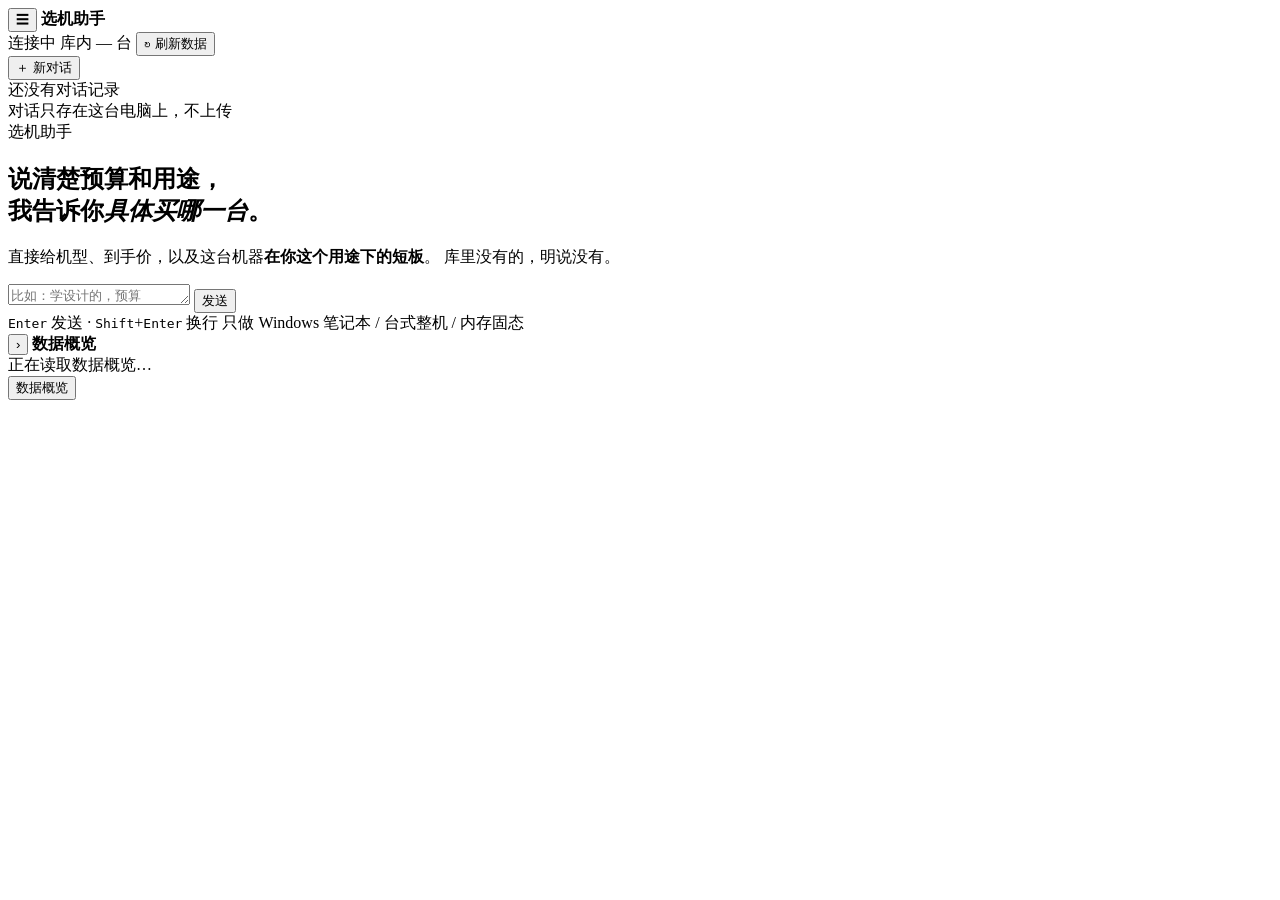
==== tools/agent/index.html @ 19ab17b5 "feat(ui): 会话管理（新对话 / 历史记录 / 切换 / 删除） ## 用户反馈  「像开启新对话，或者对话记录等是不完善的，openwebui那些就很完善」  ## 做了什么  新增 sta" ====
<!DOCTYPE html>
<html lang="zh-CN">
<head>
<meta charset="UTF-8">
<meta name="viewport" content="width=device-width,initial-scale=1">
<title>选机助手 · 说出预算和用途，告诉你买哪台</title>

<!-- ══════════════════════════════════════════════════════════════
     文件组织（手册第 2 节）
     ────────────────────────────────────────────────────────────
     原来 index.html 有 1660 行（CSS 702 + HTML 90 + JS 856），
     全内联。问题：
       · 编辑器卡顿（无语法高亮）
       · 无法格式化（Prettier 对 <style>/<script> 内嵌支持差）
       · git diff 不可读（改一行 CSS，整个文件都变）
       · CSS 有 2 个 :root、68 处硬编码颜色（绕过了设计系统）

     现在拆成三个文件：
       index.html   ← 只有结构（本文件，约 100 行）
       style.css    ← 全部样式（设计系统在 :root）
       app.js       ← 全部逻辑（统一状态对象 S）
       refresh.js   ← 刷新功能（独立 IIFE）

     好处：浏览器可缓存 CSS/JS，编辑器完全支持高亮。
     ══════════════════════════════════════════════════════════════ -->

<link rel="stylesheet" href="/static/style.css">
</head>
<body>

<header class="top">
  <div class="brand">
    <!-- 🔴 2026-11-26 新增：左侧栏开关（移动端用，桌面端常驻） -->
    <button id="sideBtn" class="side-btn" title="对话记录" aria-label="对话记录">☰</button>
    <span class="mark"></span><b>选机助手</b>
  </div>
  <div class="stat">
    <span class="live"><i class="dot" id="dot"></i><span id="stx">连接中</span></span>
    <!-- 🔴 2026-11-26 减法（用户要求）：
         去掉了「数据快照 2026-11-02」。
         这个日期对用户没意义 —— 他关心的是"现在买哪台"，
         不是"你的数据是哪天抓的"。真正需要日期时，
         回答里的价格口径那句已经说了（「这个价是平台标价快照」）。
         元素 id="asof" 删了，app.js 的 set() 有空值保护，不会报错。 -->
    <span class="sep"></span>
    <span id="pool">库内 — 台</span>
    <span class="sep"></span>
    <button id="rfBtn" class="rf" title="重新抓取数据并交叉验证">↻ 刷新数据</button>
    <span id="rfMsg" class="rf-msg"></span>
  </div>
</header>

<!-- ══════════════════════════════════════════════════════════════════
     🔴 2026-11-26 新增：左侧会话栏（仿 open-webui）

     用户反馈：「开启新对话，或者对话记录等是不完善的，openwebui那些就很完善」

     结构：
       · 顶部「新对话」按钮
       · 中间会话列表（sessions.js 渲染）
       · 底部提示（对话只存本地，不上传）

     为什么放最左边而不是复用右侧「数据概览」：
       两者是不同的东西 —— 左边是「我和系统聊过什么」（历史），
       右边是「库里的数据长什么样」（现状）。
       混在一栏会让用户分不清"这是在说我的对话还是说数据"。
     ══════════════════════════════════════════════════════════════════ -->
<aside class="side" id="side">
  <div class="side-top">
    <button id="newChat" class="new-chat">
      <span>＋</span> 新对话
    </button>
  </div>
  <div class="sess-list" id="sessList">
    <div class="sess-empty">还没有对话记录</div>
  </div>
  <div class="side-foot">
    对话只存在这台电脑上，不上传
  </div>
</aside>
<div class="side-mask" id="sideMask"></div>

<!-- 刷新面板：选粒度 → 跑 → 看进度 → 看交叉验证结果 -->
<div id="rfPanel" class="rf-panel" hidden>
  <div class="rf-h"><b>刷新数据</b><button id="rfClose" class="rf-x" title="关闭">✕</button></div>
  <div class="rf-body">
    <div id="rfChoices"></div>
    <div id="rfProg" class="rf-prog" hidden>
      <div class="rf-bar"><i id="rfBar"></i></div>
      <div id="rfCur" class="rf-cur"></div>
    </div>
    <div id="rfSteps" class="rf-steps"></div>
    <div id="rfCross" class="rf-cross"></div>
  </div>
</div>

<main class="app" id="app">
  <section class="chat">
    <div class="stream" id="stream">
      <div class="hero" id="hero">
        <div class="eyebrow">选机助手</div>
        <h1>说清楚预算和用途，<br>我告诉你<em>具体买哪一台</em>。</h1>
        <p class="lede">
          直接给机型、到手价，以及这台机器<b>在你这个用途下的短板</b>。
          库里没有的，明说没有。
        </p>

        <!-- 🔴 2026-11-26 减法：删掉了原来的「四宫格数字」和「审计横幅」。
             原因（用户原话）：「你想表达很多严谨性，但是没必要展示给用户看」
             这四块是给开发/评审看的（可推荐机型 239 / 有跑分实测 162…），
             用户打开首页只想说需求，不想先读一份数据报告。
             数字本身没删 —— 侧边栏「数据概览」里还能看到。 -->

        <div class="acts" id="acts"></div>

        <!-- 🔴 减法：原来这里还有一段 scope 口径长文 +「展开口径说明」按钮。
             价格口径该在**回答里**说（已做成一行小字），不需要在首页先讲一遍
             方法论。删掉。 -->
      </div>
    </div>

    <div class="dock">
      <div class="chips" id="demoChips"></div>
      <div id="offlineSlot"></div>
      <div class="field">
        <textarea id="inp" rows="1" placeholder="比如：学设计的，预算 5100，要带去教室"></textarea>
        <button id="send">发送</button>
      </div>
      <div class="hint">
        <span><kbd>Enter</kbd> 发送 · <kbd>Shift</kbd>+<kbd>Enter</kbd> 换行</span>
        <span id="hintRight">只做 Windows 笔记本 / 台式整机 / 内存固态</span>
      </div>
    </div>
  </section>

  <aside class="rail" id="rail">
    <!-- 🔴 2026-11-26 重排（用户反馈）：
         「收起放在主对话和侧边栏交界会很好」——
         按钮从右侧挪到最左侧，正好落在两栏分界线上。
         同时从「收起 ⟩」三个字改成箭头图标，减轻视觉噪音。 -->
    <div class="rail-hd" id="railHd">
      <button id="railBtn" title="收起侧边栏" aria-label="收起侧边栏">›</button>
      <b>数据概览</b>
    </div>
    <div id="railBody">
      <div id="railNow" class="nowbox"></div>
      <div class="ov">
        <div class="cap">正在读取数据概览…</div>
      </div>
    </div>
  </aside>
</main>

<button id="railTab" title="展开数据概览">数据概览</button>

<div class="toast" id="toast"></div>

<script src="/static/app.js"></script>
<!-- 🔴 2026-11-26：会话管理。必须在 app.js 之后加载 ——
     它挂到 window.Sessions，而 app.js 的 window.WB.newSession 会调它；
     两者通过 window 交互，顺序反了会导致 Sessions 未定义。 -->
<script src="/static/sessions.js"></script>
<script src="/static/refresh.js"></script>
</body>
</html>
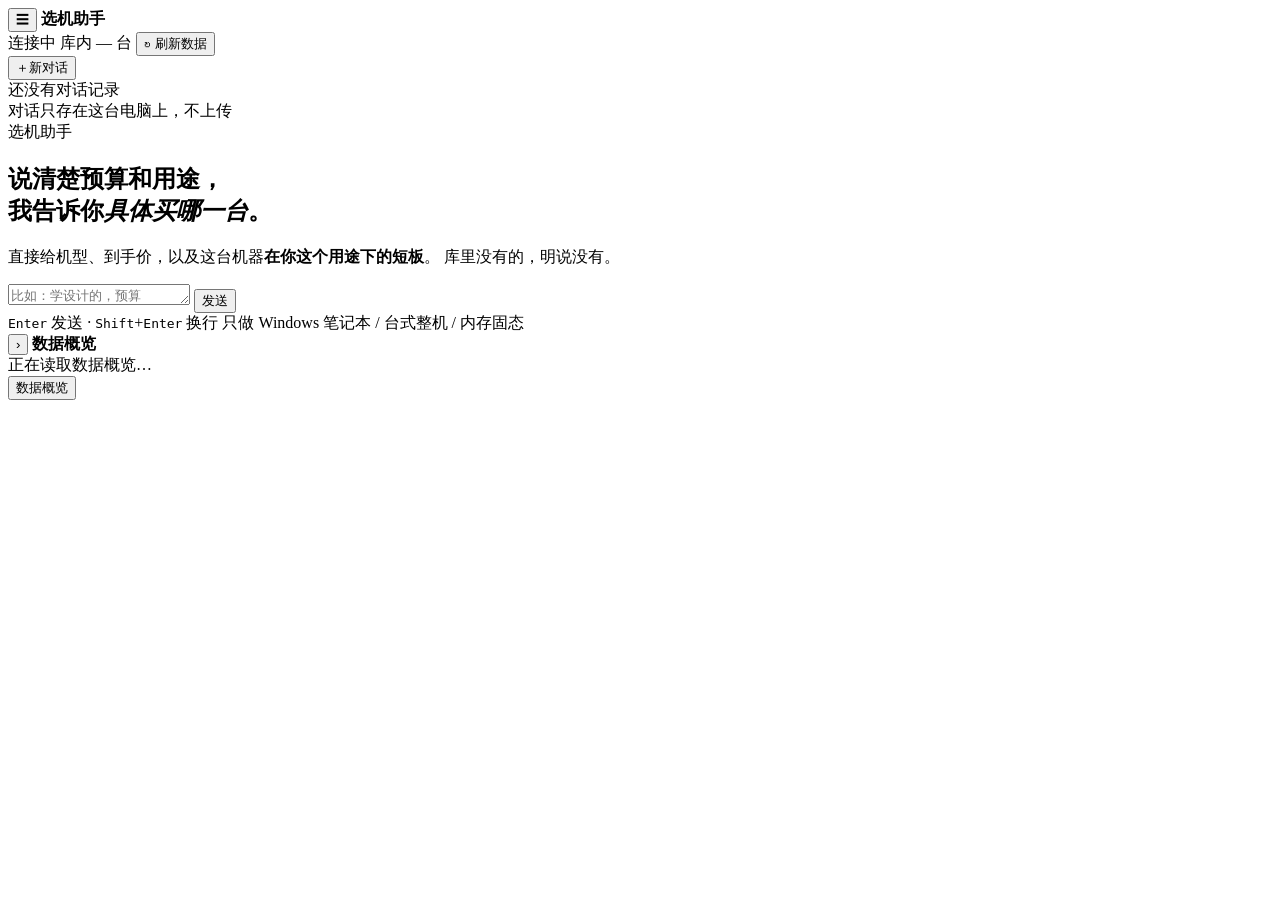
==== commit 0c1811f5: "fix(intent): 修 5 类 bug —— 准确率 85.3% → 92.0% + 修「新对话」按钮对齐 ## 起点  v7 训练完，模型裸准确率 86.0%，但规则否决后只有 72.7% （" ====
--- a/tools/agent/index.html
+++ b/tools/agent/index.html
@@ -68,7 +68,7 @@
 <aside class="side" id="side">
   <div class="side-top">
     <button id="newChat" class="new-chat">
-      <span>＋</span> 新对话
+      <span class="nc-plus">＋</span><span class="nc-text">新对话</span>
     </button>
   </div>
   <div class="sess-list" id="sessList">
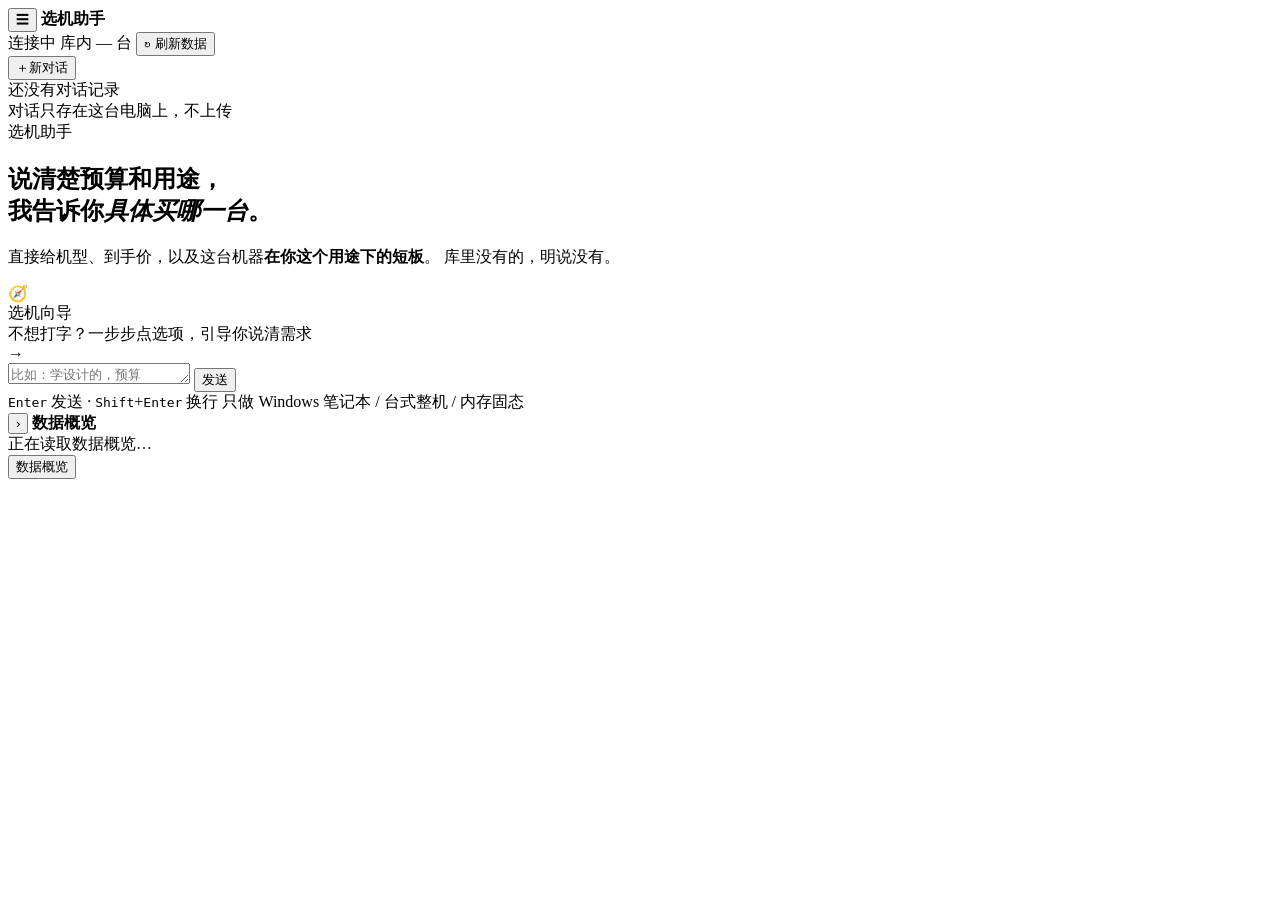
==== commit f3f83b7d: "feat(frontend): 对话页 ↔ 向导页互链 + 主色统一为向导风格 ## 用户反馈  ① 「跳到对话的话跳不回向导了」—— 对话页没有向导入口 ② 「向导的 ui 设计比对话好，统一一下风" ====
--- a/tools/agent/index.html
+++ b/tools/agent/index.html
@@ -113,6 +113,17 @@
 
         <div class="acts" id="acts"></div>
 
+        <!-- 🔴 2026-11-27 加向导入口：用户反馈「跳到对话就跳不回向导」。
+             两个模式互为入口。 -->
+        <div class="wizard-entry" onclick="location.href='/wizard.html'">
+          <div class="we-emoji">🧭</div>
+          <div class="we-main">
+            <div class="we-title">选机向导</div>
+            <div class="we-desc">不想打字？一步步点选项，引导你说清需求</div>
+          </div>
+          <div class="we-arrow">→</div>
+        </div>
+
         <!-- 🔴 减法：原来这里还有一段 scope 口径长文 +「展开口径说明」按钮。
              价格口径该在**回答里**说（已做成一行小字），不需要在首页先讲一遍
              方法论。删掉。 -->
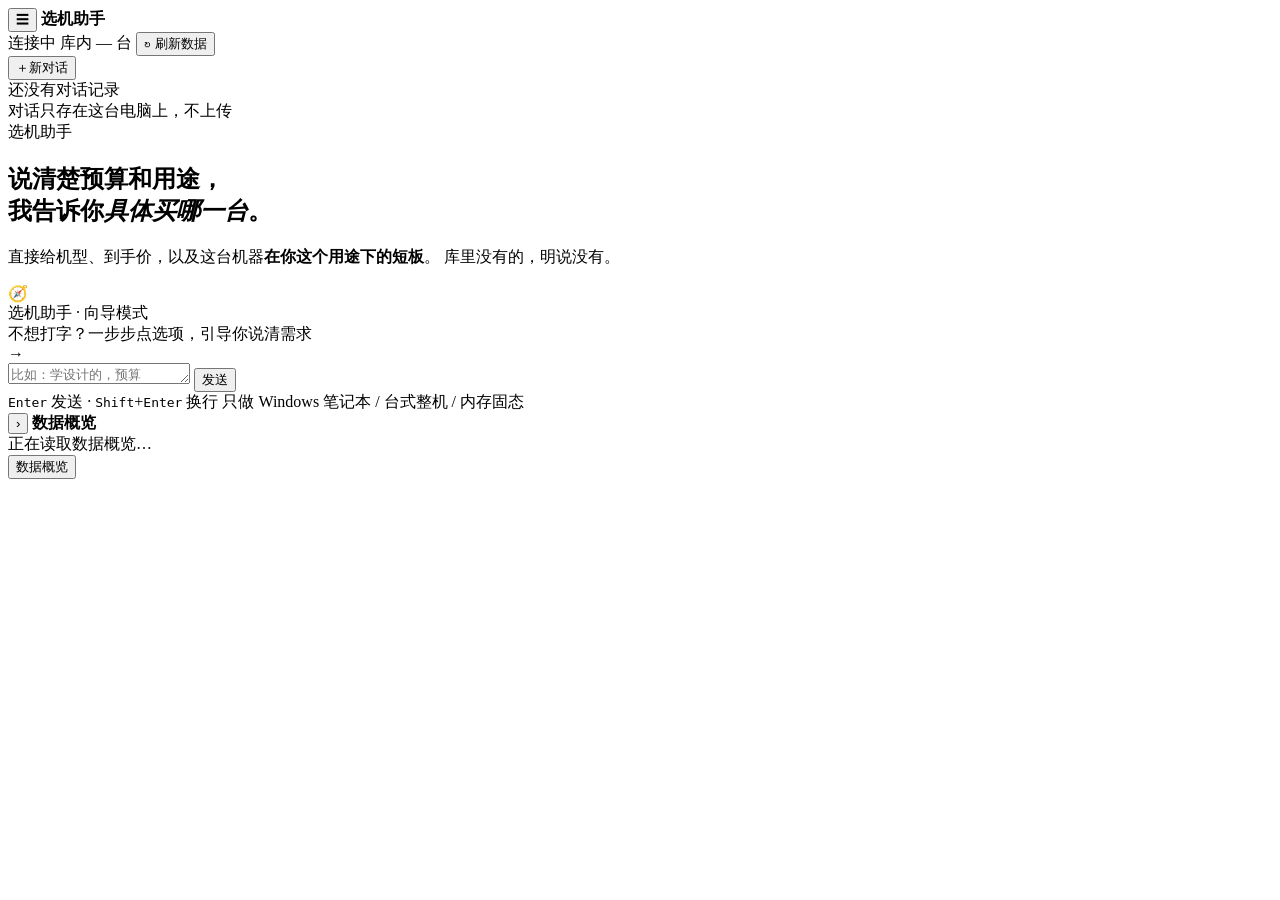
==== commit 3dab517d: "feat(frontend): 对话页视觉统一到向导风格 + 命名统一 ## 用户反馈  ① 「对话和向导还是太割裂了风格，包括颜色图标设计等」 ② 「一个项目两个名字，选机助手和选机向导」  ## " ====
--- a/tools/agent/index.html
+++ b/tools/agent/index.html
@@ -118,7 +118,7 @@
         <div class="wizard-entry" onclick="location.href='/wizard.html'">
           <div class="we-emoji">🧭</div>
           <div class="we-main">
-            <div class="we-title">选机向导</div>
+            <div class="we-title">选机助手 · 向导模式</div>
             <div class="we-desc">不想打字？一步步点选项，引导你说清需求</div>
           </div>
           <div class="we-arrow">→</div>
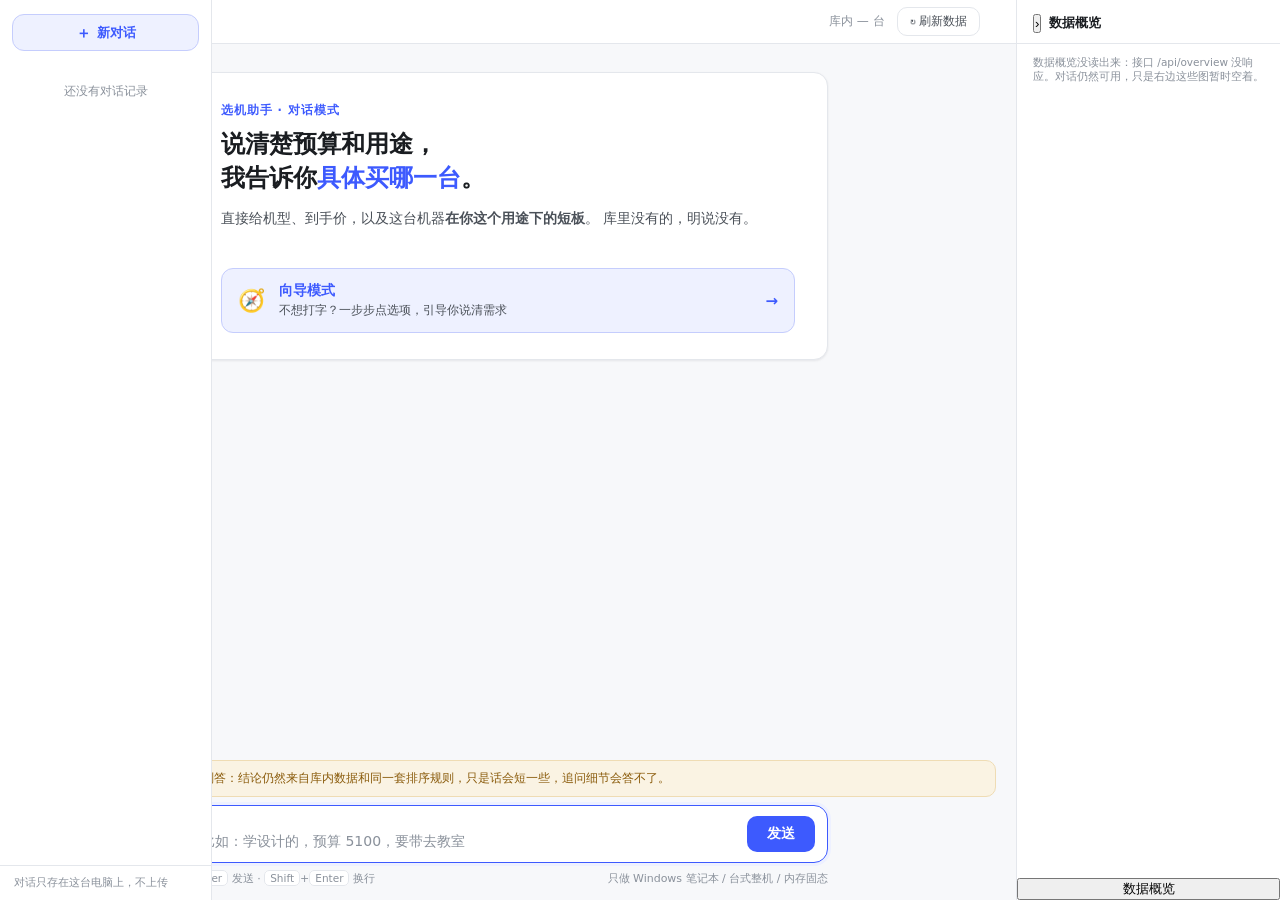
==== commit 96c56c85: "fix(frontend): 重构对话页前端（向导风格）+ 修预算比例劫持 ## 用户反馈  「界面格式很歪，不对齐，而且该有的表格化数据呈现，也是纯文字」 「风格还是不行，对话的前端你可以重构我看效" ====
--- a/tools/agent/index.html
+++ b/tools/agent/index.html
@@ -1,70 +1,19 @@
 <!DOCTYPE html>
 <html lang="zh-CN">
 <head>
-<meta charset="UTF-8">
+<meta charset="utf-8">
 <meta name="viewport" content="width=device-width,initial-scale=1">
 <title>选机助手 · 说出预算和用途，告诉你买哪台</title>
-
-<!-- ══════════════════════════════════════════════════════════════
-     文件组织（手册第 2 节）
-     ────────────────────────────────────────────────────────────
-     原来 index.html 有 1660 行（CSS 702 + HTML 90 + JS 856），
-     全内联。问题：
-       · 编辑器卡顿（无语法高亮）
-       · 无法格式化（Prettier 对 <style>/<script> 内嵌支持差）
-       · git diff 不可读（改一行 CSS，整个文件都变）
-       · CSS 有 2 个 :root、68 处硬编码颜色（绕过了设计系统）
-
-     现在拆成三个文件：
-       index.html   ← 只有结构（本文件，约 100 行）
-       style.css    ← 全部样式（设计系统在 :root）
-       app.js       ← 全部逻辑（统一状态对象 S）
-       refresh.js   ← 刷新功能（独立 IIFE）
-
-     好处：浏览器可缓存 CSS/JS，编辑器完全支持高亮。
-     ══════════════════════════════════════════════════════════════ -->
-
-<link rel="stylesheet" href="/static/style.css">
+<link rel="stylesheet" href="static/style.css">
 </head>
 <body>
 
-<header class="top">
-  <div class="brand">
-    <!-- 🔴 2026-11-26 新增：左侧栏开关（移动端用，桌面端常驻） -->
-    <button id="sideBtn" class="side-btn" title="对话记录" aria-label="对话记录">☰</button>
-    <span class="mark"></span><b>选机助手</b>
-  </div>
-  <div class="stat">
-    <span class="live"><i class="dot" id="dot"></i><span id="stx">连接中</span></span>
-    <!-- 🔴 2026-11-26 减法（用户要求）：
-         去掉了「数据快照 2026-11-02」。
-         这个日期对用户没意义 —— 他关心的是"现在买哪台"，
-         不是"你的数据是哪天抓的"。真正需要日期时，
-         回答里的价格口径那句已经说了（「这个价是平台标价快照」）。
-         元素 id="asof" 删了，app.js 的 set() 有空值保护，不会报错。 -->
-    <span class="sep"></span>
-    <span id="pool">库内 — 台</span>
-    <span class="sep"></span>
-    <button id="rfBtn" class="rf" title="重新抓取数据并交叉验证">↻ 刷新数据</button>
-    <span id="rfMsg" class="rf-msg"></span>
-  </div>
-</header>
+<!-- ════════════════════════════════════════════════════════════════
+     对话页 v2 —— 与向导页完全同风格的卡片式布局
+     ════════════════════════════════════════════════════════════════ -->
 
-<!-- ══════════════════════════════════════════════════════════════════
-     🔴 2026-11-26 新增：左侧会话栏（仿 open-webui）
-
-     用户反馈：「开启新对话，或者对话记录等是不完善的，openwebui那些就很完善」
-
-     结构：
-       · 顶部「新对话」按钮
-       · 中间会话列表（sessions.js 渲染）
-       · 底部提示（对话只存本地，不上传）
-
-     为什么放最左边而不是复用右侧「数据概览」：
-       两者是不同的东西 —— 左边是「我和系统聊过什么」（历史），
-       右边是「库里的数据长什么样」（现状）。
-       混在一栏会让用户分不清"这是在说我的对话还是说数据"。
-     ══════════════════════════════════════════════════════════════════ -->
+<!-- 左侧会话栏（结构不变，样式走 style.css 新 token） -->
+<button id="sideBtn" class="side-btn" title="对话记录" aria-label="对话记录">☰</button>
 <aside class="side" id="side">
   <div class="side-top">
     <button id="newChat" class="new-chat">
@@ -74,13 +23,11 @@
   <div class="sess-list" id="sessList">
     <div class="sess-empty">还没有对话记录</div>
   </div>
-  <div class="side-foot">
-    对话只存在这台电脑上，不上传
-  </div>
+  <div class="side-foot">对话只存在这台电脑上，不上传</div>
 </aside>
 <div class="side-mask" id="sideMask"></div>
 
-<!-- 刷新面板：选粒度 → 跑 → 看进度 → 看交叉验证结果 -->
+<!-- 刷新面板（结构不变） -->
 <div id="rfPanel" class="rf-panel" hidden>
   <div class="rf-h"><b>刷新数据</b><button id="rfClose" class="rf-x" title="关闭">✕</button></div>
   <div class="rf-body">
@@ -94,42 +41,43 @@
   </div>
 </div>
 
+<!-- 主区域：向导风格的居中卡片流 -->
 <main class="app" id="app">
   <section class="chat">
+
+    <!-- 顶栏：状态 + 刷新（向导风的细条） -->
+    <header class="topbar">
+      <span class="live"><i class="dot" id="dot"></i><span id="stx">连接中</span></span>
+      <span class="topbar-right">
+        <span id="pool">库内 — 台</span>
+        <button id="rfBtn" class="rf" title="重新抓取数据并交叉验证">↻ 刷新数据</button>
+        <span id="rfMsg" class="rf-msg"></span>
+      </span>
+    </header>
+
     <div class="stream" id="stream">
       <div class="hero" id="hero">
-        <div class="eyebrow">选机助手</div>
+        <div class="eyebrow">选机助手 · 对话模式</div>
         <h1>说清楚预算和用途，<br>我告诉你<em>具体买哪一台</em>。</h1>
         <p class="lede">
           直接给机型、到手价，以及这台机器<b>在你这个用途下的短板</b>。
           库里没有的，明说没有。
         </p>
 
-        <!-- 🔴 2026-11-26 减法：删掉了原来的「四宫格数字」和「审计横幅」。
-             原因（用户原话）：「你想表达很多严谨性，但是没必要展示给用户看」
-             这四块是给开发/评审看的（可推荐机型 239 / 有跑分实测 162…），
-             用户打开首页只想说需求，不想先读一份数据报告。
-             数字本身没删 —— 侧边栏「数据概览」里还能看到。 -->
-
         <div class="acts" id="acts"></div>
 
-        <!-- 🔴 2026-11-27 加向导入口：用户反馈「跳到对话就跳不回向导」。
-             两个模式互为入口。 -->
         <div class="wizard-entry" onclick="location.href='/wizard.html'">
           <div class="we-emoji">🧭</div>
           <div class="we-main">
-            <div class="we-title">选机助手 · 向导模式</div>
+            <div class="we-title">向导模式</div>
             <div class="we-desc">不想打字？一步步点选项，引导你说清需求</div>
           </div>
           <div class="we-arrow">→</div>
         </div>
-
-        <!-- 🔴 减法：原来这里还有一段 scope 口径长文 +「展开口径说明」按钮。
-             价格口径该在**回答里**说（已做成一行小字），不需要在首页先讲一遍
-             方法论。删掉。 -->
       </div>
     </div>
 
+    <!-- 底部输入区：向导风的圆角卡片 -->
     <div class="dock">
       <div class="chips" id="demoChips"></div>
       <div id="offlineSlot"></div>
@@ -144,33 +92,23 @@
     </div>
   </section>
 
+  <!-- 右侧数据概览（结构不变） -->
   <aside class="rail" id="rail">
-    <!-- 🔴 2026-11-26 重排（用户反馈）：
-         「收起放在主对话和侧边栏交界会很好」——
-         按钮从右侧挪到最左侧，正好落在两栏分界线上。
-         同时从「收起 ⟩」三个字改成箭头图标，减轻视觉噪音。 -->
     <div class="rail-hd" id="railHd">
       <button id="railBtn" title="收起侧边栏" aria-label="收起侧边栏">›</button>
       <b>数据概览</b>
     </div>
     <div id="railBody">
       <div id="railNow" class="nowbox"></div>
-      <div class="ov">
-        <div class="cap">正在读取数据概览…</div>
-      </div>
     </div>
+    <button id="railTab" title="展开数据概览">数据概览</button>
   </aside>
 </main>
 
-<button id="railTab" title="展开数据概览">数据概览</button>
-
 <div class="toast" id="toast"></div>
 
-<script src="/static/app.js"></script>
-<!-- 🔴 2026-11-26：会话管理。必须在 app.js 之后加载 ——
-     它挂到 window.Sessions，而 app.js 的 window.WB.newSession 会调它；
-     两者通过 window 交互，顺序反了会导致 Sessions 未定义。 -->
-<script src="/static/sessions.js"></script>
-<script src="/static/refresh.js"></script>
+<script src="static/app.js"></script>
+<script src="static/sessions.js"></script>
+<script src="static/refresh.js"></script>
 </body>
 </html>
--- a/tools/agent/static/style.css
+++ b/tools/agent/static/style.css
@@ -0,0 +1,534 @@
+/* ══════════════════════════════════════════════════════════════════
+   选机助手 · 对话页 v2 样式
+   ────────────────────────────────────────────────────────────────
+   风格完全对齐向导页（wizard.html）：
+     · 无衬线字体
+     · 居中窄栏 + 卡片流（向导是单卡片，对话是消息卡片流）
+     · 大圆角 12-14px + 柔和投影
+     · 蓝紫主色 #3d5afe
+   ══════════════════════════════════════════════════════════════════ */
+
+:root{
+  /* 向导的 token（原样搬过来） */
+  --bg:#f7f8fa;
+  --surface:#fff;
+  --ink:#1a1d21;
+  --ink2:#4a5058;
+  --ink3:#8a919b;
+  --accent:#3d5afe;
+  --accent-hover:#3049e0;
+  --accent-2:#3049e0;
+  --accent-soft:#eef1ff;
+  --accent-line:#c5cdfd;
+  --line:#e4e7ec;
+  --line2:#eef0f3;
+  --line-strong:#d5d8dd;
+  --radius:14px;
+  /* 布局 */
+  --side-w:212px;
+  --serif:"Segoe UI","PingFang SC","Microsoft YaHei",system-ui,sans-serif;
+  --m:62ch;
+  /* 功能色（配件类型标识，保留） */
+  --teal:#0F8B8D;  --teal-soft:#E6F5F5;  --teal-line:#BFE3E3;
+  --violet:#6B4FBB;--violet-soft:#F1EEFC;--violet-line:#D9CFF3;
+  --amber:#B0740E; --amber-soft:#FCF3E0; --amber-line:#EFDCB4;
+  --warn:#8A5B0B;  --warn-bg:#FAF3E3;
+  --price:#C2532F;
+  --rose:#B5497C;  --rose-soft:#FBEDF3; --rose-line:#EFC9DA;
+  --bad:#8E2F2F;
+  --shadow:0 1px 3px rgba(16,24,40,.05),0 1px 2px rgba(16,24,40,.03);
+  --shadow-lift:0 4px 12px rgba(16,24,40,.08);
+}
+
+*{box-sizing:border-box;margin:0;padding:0}
+html{height:100%}
+body{
+  height:100%;
+  background:var(--bg);
+  color:var(--ink);
+  font-family:var(--serif);
+  font-size:14px;
+  overflow:hidden;
+}
+
+/* ════════════════ 左侧会话栏 ════════════════ */
+.side{
+  position:fixed;left:0;top:0;bottom:0;width:var(--side-w);
+  background:var(--surface);border-right:1px solid var(--line);
+  display:flex;flex-direction:column;z-index:30;
+  transition:transform .22s ease;
+}
+.side-top{padding:14px 12px 10px}
+.new-chat{
+  display:flex;align-items:center;justify-content:center;gap:6px;
+  width:100%;padding:10px 10px;
+  border:1.5px solid var(--accent-line);border-radius:12px;
+  background:var(--accent-soft);color:var(--accent);
+  font-size:13px;font-weight:600;cursor:pointer;
+  transition:all .15s;
+}
+.new-chat:hover{background:var(--accent);color:#fff;border-color:var(--accent)}
+.new-chat .nc-plus{font-size:15px;line-height:1;display:flex;align-items:center}
+.new-chat .nc-text{line-height:1;display:flex;align-items:center}
+.sess-list{flex:1;min-height:0;overflow-y:auto;padding:2px 8px 8px}
+.sess-empty{font-size:12px;color:var(--ink3);text-align:center;padding:20px 6px}
+.sess{
+  padding:9px 11px;border-radius:10px;cursor:pointer;font-size:12.6px;
+  color:var(--ink2);margin-bottom:3px;position:relative;
+  transition:background .12s;
+}
+.sess:hover{background:var(--accent-soft)}
+.sess.cur{background:var(--accent-soft);color:var(--accent);font-weight:600}
+.sess-del{
+  position:absolute;right:6px;top:50%;transform:translateY(-50%);
+  opacity:0;font-size:11px;color:var(--ink3);background:none;border:none;
+  cursor:pointer;padding:2px 4px;
+}
+.sess:hover .sess-del{opacity:1}
+.sess-del:hover{color:var(--bad)}
+.side-foot{padding:10px 14px;font-size:10.5px;color:var(--ink3);
+  border-top:1px solid var(--line)}
+.side-btn{
+  position:fixed;left:10px;top:10px;z-index:31;
+  width:34px;height:34px;border-radius:10px;
+  border:1px solid var(--line);background:var(--surface);
+  font-size:15px;cursor:pointer;display:none;
+  align-items:center;justify-content:center;
+}
+.side-mask{position:fixed;inset:0;background:rgba(16,24,40,.4);z-index:29;display:none}
+
+/* ════════════════ 顶栏 ════════════════ */
+.topbar{
+  display:flex;align-items:center;justify-content:space-between;
+  padding:0 24px;height:44px;flex:none;
+  border-bottom:1px solid var(--line);background:var(--surface);
+}
+.live{display:flex;align-items:center;gap:7px;font-size:12px;color:var(--ink3)}
+.live .dot{width:8px;height:8px;border-radius:50%;background:#d0d3d8;display:inline-block}
+.live .dot.ok{background:#12a150}
+.live .dot.bad{background:#e04444}
+.topbar-right{display:flex;align-items:center;gap:12px;font-size:12px;color:var(--ink3)}
+#pool{font-weight:500}
+.rf{
+  border:1px solid var(--line);background:var(--surface);border-radius:10px;
+  padding:5px 12px;font-size:12px;color:var(--ink2);cursor:pointer;
+  transition:all .15s;
+}
+.rf:hover{border-color:var(--accent-line);color:var(--accent);background:var(--accent-soft)}
+.rf-msg{color:var(--ink3)}
+
+/* ════════════════ 主区域 ════════════════ */
+.app{display:flex;height:100%}
+.chat{flex:1;display:flex;flex-direction:column;min-width:0}
+.stream{flex:1;overflow-y:auto;padding:28px 20px 12px}
+
+/* hero：向导风的居中卡片 */
+.hero{
+  max-width:640px;margin:0 auto 22px;
+  background:var(--surface);
+  border:1px solid var(--line);
+  border-radius:var(--radius);
+  box-shadow:var(--shadow);
+  padding:30px 32px 26px;
+  animation:fadeUp .3s ease;
+}
+.eyebrow{font-size:11.5px;color:var(--accent);font-weight:600;
+  letter-spacing:.08em;margin-bottom:10px}
+.hero h1{
+  font-family:var(--serif);font-size:24px;line-height:1.4;
+  font-weight:600;letter-spacing:0;margin-bottom:12px;
+}
+.hero h1 em{color:var(--accent);font-style:normal}
+.hero .lede{font-size:13.5px;line-height:1.7;color:var(--ink2);margin-bottom:18px}
+
+.acts{display:flex;flex-wrap:wrap;gap:8px}
+.acts button{
+  padding:8px 14px;border-radius:10px;
+  border:1.5px solid var(--line);background:var(--surface);
+  font-size:12.8px;color:var(--ink2);cursor:pointer;transition:all .15s;
+}
+.acts button:hover{border-color:var(--accent-line);background:var(--accent-soft);
+  color:var(--accent)}
+
+.wizard-entry{
+  display:flex;align-items:center;gap:14px;
+  margin-top:20px;padding:13px 16px;
+  border:1.5px solid var(--accent-line);border-radius:12px;
+  background:var(--accent-soft);cursor:pointer;transition:all .15s;
+}
+.wizard-entry:hover{transform:translateY(-1px);box-shadow:var(--shadow-lift)}
+.we-emoji{font-size:22px}
+.we-main{flex:1}
+.we-title{font-size:13.5px;font-weight:600;color:var(--accent)}
+.we-desc{font-size:12px;color:var(--ink2);margin-top:2px}
+.we-arrow{font-size:15px;color:var(--accent);font-weight:600}
+
+/* ── 消息卡片流 ── */
+.msg{max-width:640px;margin:0 auto 14px;animation:fadeUp .25s ease}
+.msg.user{display:flex;justify-content:flex-end}
+.msg.user .bubble{
+  background:var(--accent);color:#fff;
+  padding:11px 16px;border-radius:14px 14px 4px 14px;
+  max-width:85%;font-size:13.8px;line-height:1.65;
+  white-space:pre-wrap;
+}
+.msg.bot .bubble{
+  background:var(--surface);border:1px solid var(--line);
+  border-radius:4px 14px 14px 14px;
+  padding:16px 20px;font-size:13.8px;line-height:1.7;
+  box-shadow:var(--shadow);
+}
+.msg .who{
+  font-size:11px;color:var(--ink3);margin-bottom:6px;
+  display:flex;align-items:center;gap:5px;
+}
+.msg .who b{color:var(--accent);font-weight:600}
+
+/* markdown 内容 */
+.bubble p{margin:6px 0;font-size:13.5px;line-height:1.7}
+.bubble h2{font-size:15.5px;margin:12px 0 6px;font-weight:600}
+.bubble h3{font-size:14px;margin:10px 0 5px;font-weight:600;color:var(--accent)}
+.bubble li{margin-left:18px;font-size:13.2px;line-height:1.7;color:var(--ink2)}
+.bubble b{color:var(--ink)}
+.bubble a{color:var(--accent);text-decoration:none;border-bottom:1px solid var(--accent-line)}
+.bubble a:hover{border-bottom-width:2px}
+
+/* 键值表（结构化参数卡） */
+.ans-kv{
+  display:table;width:100%;border-collapse:collapse;
+  font-size:12.8px;margin:8px 0;
+}
+.ans-kv .k{width:96px;color:var(--ink3);padding:6px 8px 6px 0;
+  vertical-align:top;white-space:nowrap}
+.ans-kv .v{padding:6px 0;font-weight:500}
+.ans-kv .price{color:var(--price);font-weight:700}
+
+/* markdown 表格（装机单/参数表） */
+.md-table,table.mdt{
+  width:100%;border-collapse:collapse;font-size:12.6px;
+  margin:10px 0;border-radius:10px;overflow:hidden;
+  border:1px solid var(--line);
+}
+.md-table th,.mdt th{
+  background:var(--accent-soft);color:var(--accent);
+  padding:8px 10px;text-align:left;font-weight:600;white-space:nowrap;
+}
+.md-table td,.mdt td{
+  border-top:1px solid var(--line);
+  padding:7px 10px;color:var(--ink2);
+}
+.md-table tr:hover td,.mdt tr:hover td{background:var(--accent-soft)}
+.md-table td:first-child,.mdt td:first-child{white-space:nowrap;font-weight:500;color:var(--ink)}
+
+/* 候选行（可点击跳详情） */
+.cand{
+  display:flex;align-items:center;gap:8px;
+  padding:8px 12px;border-radius:10px;cursor:pointer;
+  font-size:12.8px;color:var(--accent);
+  border:1px solid var(--accent-line);background:var(--accent-soft);
+  margin:4px 0;transition:all .12s;
+}
+.cand:hover{background:var(--accent);color:#fff}
+
+/* chips / 示例按钮 */
+.chips{display:flex;flex-wrap:wrap;gap:7px;margin-bottom:9px}
+.chips button{
+  padding:6px 13px;border-radius:999px;
+  border:1.5px solid var(--line);background:var(--surface);
+  font-size:12.3px;color:var(--ink2);cursor:pointer;transition:all .15s;
+}
+.chips button:hover{border-color:var(--accent-line);background:var(--accent-soft);color:var(--accent)}
+
+/* ── 底部输入区：向导风的卡片 ── */
+.dock{
+  flex:none;padding:10px 20px 14px;
+  background:linear-gradient(180deg,transparent,var(--bg) 40%);
+}
+.dock-inner{max-width:640px;margin:0 auto}
+.field{
+  display:flex;align-items:flex-end;gap:10px;
+  max-width:640px;margin:0 auto;
+  background:var(--surface);border:1.5px solid var(--line);
+  border-radius:14px;padding:10px 12px;
+  transition:border-color .15s,box-shadow .15s;
+  box-shadow:var(--shadow);
+}
+.field:focus-within{border-color:var(--accent);box-shadow:0 0 0 3px var(--accent-soft)}
+.field textarea{
+  flex:1;border:none;outline:none;resize:none;
+  font-size:14px;font-family:var(--serif);line-height:1.5;
+  max-height:120px;background:transparent;color:var(--ink);
+}
+.field textarea::placeholder{color:var(--ink3)}
+.field button{
+  flex:none;padding:9px 20px;border-radius:10px;
+  background:var(--accent);color:#fff;border:none;
+  font-size:13.5px;font-weight:600;cursor:pointer;transition:all .15s;
+}
+.field button:hover{background:var(--accent-hover)}
+.field button:disabled{background:var(--line);cursor:not-allowed}
+.hint{
+  display:flex;justify-content:space-between;
+  max-width:640px;margin:8px auto 0;
+  font-size:11px;color:var(--ink3);
+}
+kbd{
+  padding:1px 5px;border-radius:5px;background:var(--surface);
+  border:1px solid var(--line);font-size:10.5px;font-family:var(--serif);
+}
+
+/* ════════════════ 右侧数据概览 ════════════════ */
+.rail{
+  width:264px;flex:none;border-left:1px solid var(--line);
+  background:var(--surface);display:flex;flex-direction:column;
+  transition:width .2s,transform .2s;overflow:hidden;
+}
+.rail-hd{
+  display:flex;align-items:center;gap:8px;
+  padding:14px 16px 10px;font-size:12.5px;color:var(--ink2);
+  border-bottom:1px solid var(--line);
+}
+.rail-hd b{color:var(--ink);font-size:12.8px}
+.railBtn{
+  border:none;background:none;font-size:16px;color:var(--ink3);
+  cursor:pointer;padding:2px 6px;
+}
+.railBtn:hover{color:var(--accent)}
+.rail-body,#railBody{flex:1;overflow-y:auto;padding:12px 16px}
+.railTab{
+  position:absolute;right:0;top:120px;
+  writing-mode:vertical-rl;padding:12px 6px;
+  border:1px solid var(--line);border-right:none;border-radius:8px 0 0 8px;
+  background:var(--surface);font-size:12px;color:var(--ink2);cursor:pointer;
+}
+.nowbox{font-size:12.3px;color:var(--ink2)}
+.rg{margin-bottom:12px;border:1px solid var(--line);border-radius:12px;
+  overflow:hidden;background:var(--surface)}
+.rg summary{
+  padding:9px 12px;font-size:12.3px;font-weight:600;color:var(--ink);
+  cursor:pointer;list-style:none;display:flex;justify-content:space-between;
+}
+.rg summary::-webkit-details-marker{display:none}
+.rg summary::after{content:"＋";color:var(--ink3)}
+.rg[open] summary::after{content:"−"}
+.rg-body{padding:2px 12px 10px;font-size:12px;color:var(--ink2);line-height:1.8}
+
+/* ════════════════ 刷新面板 / toast ════════════════ */
+.rf-panel{
+  position:fixed;right:18px;top:56px;width:330px;max-height:70vh;
+  overflow-y:auto;z-index:40;
+  background:var(--surface);border:1px solid var(--line);
+  border-radius:var(--radius);box-shadow:var(--shadow-lift);
+  padding:16px;
+}
+.rf-h{display:flex;justify-content:space-between;align-items:center;
+  margin-bottom:12px;font-size:13.5px}
+.rf-x{border:none;background:none;font-size:14px;cursor:pointer;color:var(--ink3)}
+.rf-group{margin-bottom:14px}
+.rf-group-hd{display:flex;align-items:baseline;gap:8px;
+  padding:0 2px 7px;border-bottom:1px solid var(--line2);margin-bottom:8px}
+.rf-group-hd b{font-size:11.6px;font-weight:600}
+.rf-group-hd span{font-size:10.4px;color:var(--ink3)}
+.rf-opt{
+  display:block;width:100%;text-align:left;
+  padding:10px 12px;border-radius:10px;margin-bottom:6px;
+  border:1.5px solid var(--line);background:var(--surface);
+  cursor:pointer;transition:all .15s;
+}
+.rf-opt:hover{border-color:var(--accent-line);background:var(--accent-soft)}
+.rf-opt b{display:block;font-size:12.8px;color:var(--ink)}
+.rf-opt span{display:block;font-size:11.3px;color:var(--ink3);margin-top:2px}
+.rf-prog{margin-top:10px}
+.rf-bar{height:7px;background:var(--line2);border-radius:4px;overflow:hidden}
+.rf-bar i{display:block;height:100%;background:var(--accent);border-radius:4px;
+  transition:width .3s}
+.rf-cur{font-size:11.5px;color:var(--ink3);margin-top:6px}
+.rf-steps{margin-top:10px;font-size:11.8px}
+.rf-steps div{padding:3px 0;color:var(--ink2)}
+.rf-cross{margin-top:10px;font-size:11.8px;color:var(--ink2);
+  border-top:1px solid var(--line2);padding-top:8px}
+
+.toast{
+  position:fixed;left:50%;bottom:110px;transform:translateX(-50%);
+  background:var(--ink);color:#fff;padding:9px 18px;border-radius:10px;
+  font-size:12.5px;opacity:0;pointer-events:none;transition:opacity .2s;
+  z-index:50;
+}
+.toast.show{opacity:.92}
+
+/* ════════════════ 动画 ════════════════ */
+@keyframes fadeUp{from{opacity:0;transform:translateY(8px)}to{opacity:1;transform:none}}
+.fade-in{animation:fadeUp .25s ease}
+
+/* ════════════════ 移动端 ════════════════ */
+@media (max-width:900px){
+  .rail{position:fixed;right:-280px;top:0;bottom:0;z-index:30;width:264px}
+  .rail.open{right:0;box-shadow:var(--shadow-lift)}
+  .railTab{display:none}
+  .side{transform:translateX(-100%)}
+  .side.open{transform:none}
+  .side-btn{display:flex}
+  .side-mask.show{display:block}
+  .msg,.hero{max-width:100%}
+}
+
+/* ════════════════ app.js 生成的消息结构 ════════════════
+   app.js 零改动：它生成的 class 全部保留，样式按新风格给。 */
+
+/* 消息容器：居中窄栏卡片（与向导一致） */
+.turn{
+  max-width:640px;margin:0 auto 14px;
+  background:var(--surface);border:1px solid var(--line);
+  border-radius:14px;padding:18px 22px;
+  font-size:13.6px;line-height:1.7;
+  box-shadow:var(--shadow);animation:fadeUp .25s ease;
+  overflow-wrap:break-word;
+}
+
+/* 正文段落（renderReply 的主输出） */
+.say{margin:7px 0;font-size:13.4px;line-height:1.75;color:var(--ink)}
+.say b{color:var(--accent)}
+
+/* 数字列表 */
+.numlist{margin:8px 0;list-style:none}
+.numlist li{
+  display:flex;gap:10px;padding:5px 0;
+  font-size:13.2px;line-height:1.65;color:var(--ink2);
+  border-bottom:1px dashed var(--line2);
+}
+.numlist li:last-child{border-bottom:none}
+.numlist .n{
+  flex:none;width:22px;height:22px;border-radius:50%;
+  background:var(--accent-soft);color:var(--accent);
+  font-size:11.5px;font-weight:700;
+  display:flex;align-items:center;justify-content:center;
+  margin-top:2px;
+}
+
+/* 专业要求引用块 */
+.majorq{
+  margin-top:12px;padding:10px 14px;border-radius:10px;
+  background:var(--accent-soft);border:1px solid var(--accent-line);
+  font-size:12.6px;color:var(--ink2);
+}
+.majorq b{color:var(--accent);display:block;margin-bottom:4px;font-size:12.3px}
+
+/* markdown 标题/分隔/引用 */
+.md-h{font-weight:600;color:var(--ink);margin:14px 0 8px}
+.md-h1{font-size:17px}
+.md-h2{font-size:15.5px;padding-bottom:6px;border-bottom:2px solid var(--accent-line)}
+.md-h3{font-size:14px;color:var(--accent)}
+.md-h4{font-size:13.2px;color:var(--ink2)}
+.md-hr{height:1px;background:var(--line);margin:12px 0}
+.md-quote{
+  margin:10px 0;padding:9px 14px;border-radius:10px;
+  background:var(--line2);border-left:3px solid var(--accent);
+  font-size:12.4px;color:var(--ink3);
+}
+
+/* 表格（装机单/参数卡/分析结果） */
+.md-table,table.mdt{
+  width:100%;border-collapse:separate;border-spacing:0;
+  font-size:12.6px;margin:10px 0;
+  border:1px solid var(--line);border-radius:12px;overflow:hidden;
+}
+.md-table th,table.mdt th{
+  background:var(--accent-soft);color:var(--accent);
+  padding:8px 12px;text-align:left;font-weight:600;white-space:nowrap;
+}
+.md-table td,table.mdt td{
+  border-top:1px solid var(--line);
+  padding:8px 12px;color:var(--ink2);vertical-align:top;
+}
+.md-table tr:hover td,table.mdt tr:hover td{background:var(--accent-soft)}
+.md-table td:first-child,table.mdt td:first-child{font-weight:500;color:var(--ink);white-space:nowrap}
+.md-table td:last-child,table.mdt td:last-child{text-align:right;font-weight:600;color:var(--price);white-space:nowrap}
+
+/* 键值表 */
+.kv{
+  display:flex;justify-content:space-between;gap:10px;
+  padding:7px 0;border-bottom:1px dashed var(--line2);font-size:12.8px;
+}
+.kv:last-child{border-bottom:none}
+.kv span:first-child{color:var(--ink3)}
+.kv span:last-child{font-weight:600;color:var(--ink)}
+
+/* 审计校验行 */
+.chk{display:flex;align-items:flex-start;gap:8px;padding:4px 0;
+  font-size:11.8px;color:var(--ink2)}
+.chk i{
+  flex:none;width:16px;height:16px;border-radius:50%;font-style:normal;
+  display:flex;align-items:center;justify-content:center;font-size:10px;
+}
+.chk.ok i{background:#e0f5e9;color:#12a150}
+.chk.no i{background:#fde0e0;color:#e04444}
+
+/* 警告条 */
+.banner{
+  background:var(--warn-bg);border:1px solid var(--amber-line);
+  border-radius:12px;padding:12px 16px;font-size:13px;color:var(--warn);
+}
+.banner b{display:block;margin-bottom:4px}
+
+/* chip 盒（clarify 的选项） */
+.chipbox{margin-top:14px}
+.chipbox .cap{font-size:11px;color:var(--ink3);margin-bottom:7px}
+.chipbox button{
+  padding:6px 13px;border-radius:999px;margin:0 5px 6px 0;
+  border:1.5px solid var(--accent-line);background:var(--accent-soft);
+  font-size:12.3px;color:var(--accent);cursor:pointer;transition:all .12s;
+}
+.chipbox button:hover{background:var(--accent);color:#fff}
+
+/* 确认折叠 */
+.conf{margin-top:12px;border:1px solid var(--line);border-radius:10px;
+  padding:8px 12px;font-size:11.8px;color:var(--ink3)}
+.conf summary{cursor:pointer;font-weight:600;color:var(--ink2)}
+
+/* 数据概览的分布柱/区间 */
+.ov{margin-bottom:14px}
+.ov h3{font-size:12.5px;color:var(--ink);margin-bottom:2px}
+.ov h3 span{font-size:10.5px;color:var(--ink3);font-weight:400;margin-left:6px}
+.cap{font-size:10.5px;color:var(--ink3);margin-bottom:8px}
+.bk{
+  display:block;width:100%;text-align:left;
+  border:1px solid var(--line);background:var(--surface);
+  border-radius:10px;padding:8px 10px;margin-bottom:6px;cursor:pointer;
+  transition:border-color .12s;
+}
+.bk:hover{border-color:var(--accent-line)}
+.bk .r1{display:flex;justify-content:space-between;font-size:12px;color:var(--ink);
+  margin-bottom:5px}
+.bk .r1 em{font-style:normal;color:var(--ink3)}
+.bk .tr{display:block;height:6px;background:var(--line2);border-radius:3px;overflow:hidden}
+.bk .tr .rv{display:block;height:100%;background:var(--accent);border-radius:3px}
+.rng-row{padding:6px 0;border-bottom:1px dashed var(--line2);font-size:12px}
+.rng-row .r1{display:flex;justify-content:space-between;color:var(--ink);margin-bottom:4px}
+.rng-row .r1 em{font-style:normal;color:var(--ink3)}
+.rng{height:6px;background:var(--line2);border-radius:3px;position:relative}
+.rng i{position:absolute;height:100%;border-radius:3px;background:var(--accent)}
+.rng i.parts{background:var(--teal)}
+.rng-note{font-size:10.5px;color:var(--ink3);margin-top:6px}
+
+/* 数据概览卡片 */
+.nowbox{font-size:12.3px;color:var(--ink2)}
+.rg{margin-bottom:10px;border:1px solid var(--line);border-radius:12px;
+  overflow:hidden;background:var(--surface)}
+.rg summary{
+  padding:9px 12px;font-size:12.3px;font-weight:600;color:var(--ink);
+  cursor:pointer;list-style:none;display:flex;justify-content:space-between;
+}
+.rg summary::-webkit-details-marker{display:none}
+.rg summary::after{content:"＋";color:var(--ink3)}
+.rg[open] summary::after{content:"−"}
+.rg-body{padding:2px 12px 10px;font-size:11.8px;color:var(--ink2);line-height:1.8}
+.rail-global summary{color:var(--ink2)}
+.conf li,.li{padding:3px 0;font-size:11.6px;color:var(--ink2)}
+
+.offline{
+  padding:9px 14px;border-radius:10px;margin-bottom:8px;
+  background:var(--warn-bg);border:1px solid var(--amber-line);
+  font-size:12.2px;color:var(--warn);
+}
+
+.fadein{animation:fadeUp .25s ease}
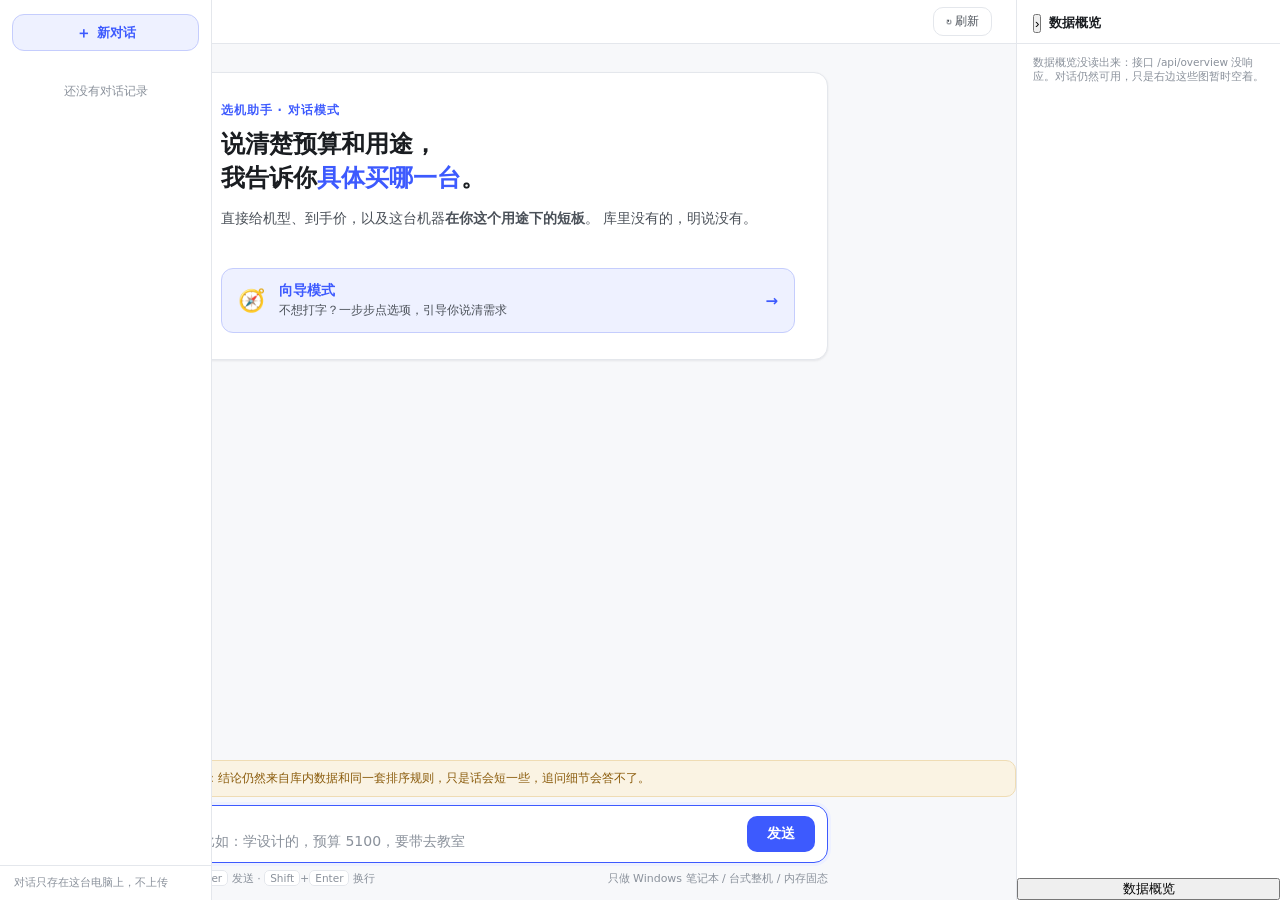
==== commit acf44ec7: "fix(ui): rail 可收起 + 会话列表卡片化 + 标题截断乱码 + pool 元素找回 ## 用户反馈三个问题  ① 右边侧边栏无法关闭 ② 左边新对话记录是纯文字没框起来 ③ 会话标题有乱" ====
--- a/tools/agent/index.html
+++ b/tools/agent/index.html
@@ -47,11 +47,9 @@
 
     <!-- 顶栏：状态 + 刷新（向导风的细条） -->
     <header class="topbar">
-      <span class="live"><i class="dot" id="dot"></i><span id="stx">连接中</span></span>
+      <span class="live"><i class="dot" id="dot"></i><span id="stx">连接中</span><span id="pool" class="pool-pill">库内 — 台</span></span>
       <span class="topbar-right">
-        <span id="pool">库内 — 台</span>
-        <button id="rfBtn" class="rf" title="重新抓取数据并交叉验证">↻ 刷新数据</button>
-        <span id="rfMsg" class="rf-msg"></span>
+        <button id="rfBtn" class="rf" title="重新抓取数据并交叉验证">↻ 刷新</button>
       </span>
     </header>
 
--- a/tools/agent/static/style.css
+++ b/tools/agent/static/style.css
@@ -120,7 +120,7 @@
 /* ════════════════ 主区域 ════════════════ */
 .app{display:flex;height:100%}
 .chat{flex:1;display:flex;flex-direction:column;min-width:0}
-.stream{flex:1;overflow-y:auto;padding:28px 20px 12px}
+.stream{flex:1;overflow-y:auto;padding:28px 0 12px}
 
 /* hero：向导风的居中卡片 */
 .hero{
@@ -241,7 +241,7 @@
 
 /* ── 底部输入区：向导风的卡片 ── */
 .dock{
-  flex:none;padding:10px 20px 14px;
+  flex:none;padding:10px 0 14px;
   background:linear-gradient(180deg,transparent,var(--bg) 40%);
 }
 .dock-inner{max-width:640px;margin:0 auto}
@@ -377,7 +377,7 @@
 
 /* 消息容器：居中窄栏卡片（与向导一致） */
 .turn{
-  max-width:640px;margin:0 auto 14px;
+  max-width:min(640px,calc(100% - 32px));margin:0 auto 14px;
   background:var(--surface);border:1px solid var(--line);
   border-radius:14px;padding:18px 22px;
   font-size:13.6px;line-height:1.7;
@@ -532,3 +532,49 @@
 }
 
 .fadein{animation:fadeUp .25s ease}
+
+.pool-pill{
+  padding:3px 10px;border-radius:999px;
+  background:var(--line2);font-size:11px;color:var(--ink2);
+}
+
+/* ════════════════ rail 收起/展开（2026-11-27 补）════════════════
+   app.js 的 setRail 挂 body.rail-mini + app.mini，
+   我重构 CSS 时漏了这两个状态的样式 → 点收起没反应 */
+body.rail-mini .rail{width:0;opacity:0;border-left:none;pointer-events:none}
+body.rail-mini .chat{margin-right:0}
+.app{transition:margin .2s}
+body.rail-mini .railTab{right:0}
+
+/* 左侧会话列表卡片化（原来是纯文字） */
+.sess-item{
+  display:flex;align-items:center;gap:6px;
+  padding:9px 11px;margin-bottom:4px;
+  border-radius:10px;cursor:pointer;
+  font-size:12.6px;color:var(--ink2);
+  border:1px solid transparent;
+  transition:all .12s;
+  position:relative;
+}
+.sess-item:hover{background:var(--accent-soft);border-color:var(--accent-line)}
+.sess-item.active{
+  background:var(--accent-soft);border-color:var(--accent-line);
+  color:var(--accent);font-weight:600;
+}
+.sess-item .sess-t{
+  flex:1;overflow:hidden;text-overflow:ellipsis;white-space:nowrap;
+}
+.sess-item .sess-x{
+  flex:none;border:none;background:none;
+  font-size:11px;color:var(--ink3);cursor:pointer;
+  opacity:0;padding:2px 4px;border-radius:6px;
+  transition:opacity .12s;
+}
+.sess-item:hover .sess-x{opacity:1}
+.sess-item .sess-x:hover{background:var(--surface);color:var(--bad)}
+
+.pool-pill{
+  padding:3px 10px;border-radius:999px;
+  background:var(--line2);font-size:11px;color:var(--ink2);
+  font-weight:500;
+}
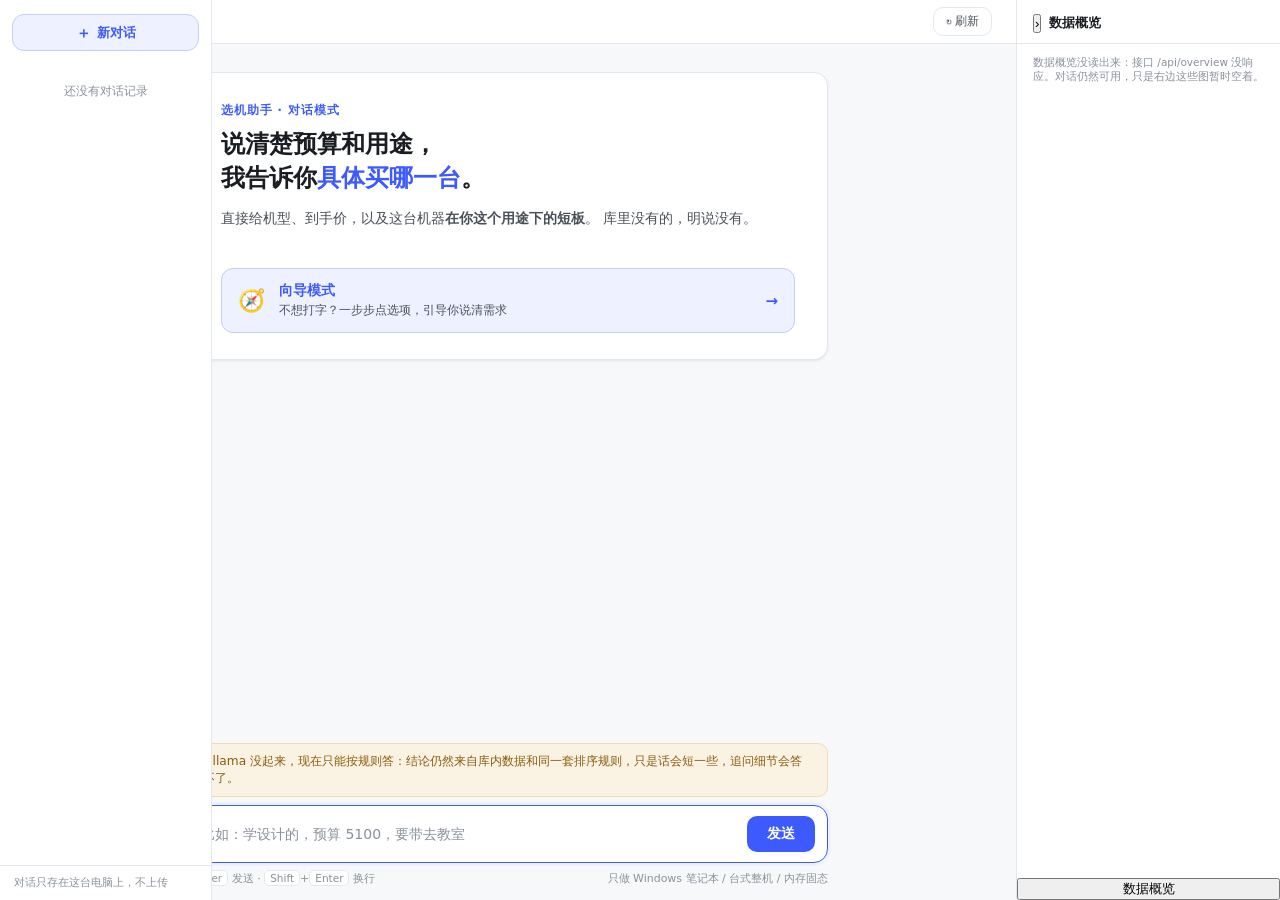
==== commit 878bf97a: "fix(ui): dock 区域对齐 + 光标居中 + chips 遮挡 ## 用户反馈三个问题  ① 输入框光标上下不居中 ② placeholder（提示字样）同样偏 ③ 「指名问型号」等 chi" ====
--- a/tools/agent/index.html
+++ b/tools/agent/index.html
@@ -77,6 +77,7 @@
 
     <!-- 底部输入区：向导风的圆角卡片 -->
     <div class="dock">
+     <div class="dock-inner">
       <div class="chips" id="demoChips"></div>
       <div id="offlineSlot"></div>
       <div class="field">
@@ -87,6 +88,7 @@
         <span><kbd>Enter</kbd> 发送 · <kbd>Shift</kbd>+<kbd>Enter</kbd> 换行</span>
         <span id="hintRight">只做 Windows 笔记本 / 台式整机 / 内存固态</span>
       </div>
+     </div>
     </div>
   </section>
 
--- a/tools/agent/static/style.css
+++ b/tools/agent/static/style.css
@@ -246,8 +246,7 @@
 }
 .dock-inner{max-width:640px;margin:0 auto}
 .field{
-  display:flex;align-items:flex-end;gap:10px;
-  max-width:640px;margin:0 auto;
+  display:flex;align-items:center;gap:10px;
   background:var(--surface);border:1.5px solid var(--line);
   border-radius:14px;padding:10px 12px;
   transition:border-color .15s,box-shadow .15s;
@@ -258,6 +257,7 @@
   flex:1;border:none;outline:none;resize:none;
   font-size:14px;font-family:var(--serif);line-height:1.5;
   max-height:120px;background:transparent;color:var(--ink);
+  padding:0;margin:0;display:block;
 }
 .field textarea::placeholder{color:var(--ink3)}
 .field button{
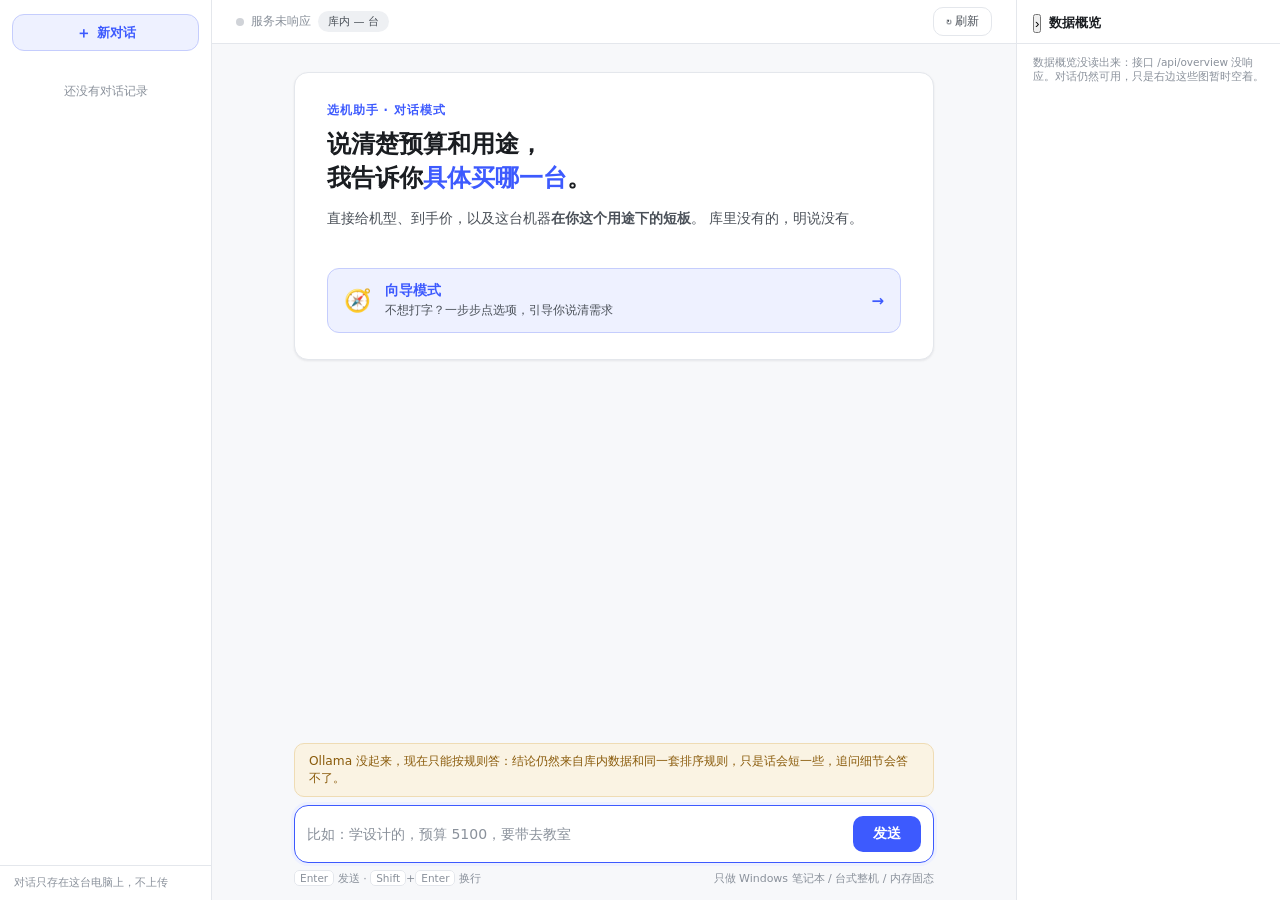
==== commit 640a272a: "fix(build): 预算是配 + 多方案推荐（按用途排序 + 特点说明） ## 用户三个反馈（真实日志）  ① 「预算9000给我推荐12000多的配置」 ② 「打游戏一般显卡优先，写代码是 cp" ====
--- a/tools/agent/index.html
+++ b/tools/agent/index.html
@@ -101,7 +101,7 @@
     <div id="railBody">
       <div id="railNow" class="nowbox"></div>
     </div>
-    <button id="railTab" title="展开数据概览">数据概览</button>
+    <button id="railTab" class="railTab" title="展开数据概览">数据概览</button>
   </aside>
 </main>
 
--- a/tools/agent/static/style.css
+++ b/tools/agent/static/style.css
@@ -26,6 +26,7 @@
   --radius:14px;
   /* 布局 */
   --side-w:212px;
+  --col:640px;          /* 内容列宽：hero / 消息 / 输入区 共用，改一处全变 */
   --serif:"Segoe UI","PingFang SC","Microsoft YaHei",system-ui,sans-serif;
   --m:62ch;
   /* 功能色（配件类型标识，保留） */
@@ -118,13 +119,13 @@
 .rf-msg{color:var(--ink3)}
 
 /* ════════════════ 主区域 ════════════════ */
-.app{display:flex;height:100%}
+.app{display:flex;height:100%;margin-left:var(--side-w)}
 .chat{flex:1;display:flex;flex-direction:column;min-width:0}
 .stream{flex:1;overflow-y:auto;padding:28px 0 12px}
 
 /* hero：向导风的居中卡片 */
 .hero{
-  max-width:640px;margin:0 auto 22px;
+  max-width:min(var(--col),100%);margin:0 auto 22px;
   background:var(--surface);
   border:1px solid var(--line);
   border-radius:var(--radius);
@@ -164,7 +165,7 @@
 .we-arrow{font-size:15px;color:var(--accent);font-weight:600}
 
 /* ── 消息卡片流 ── */
-.msg{max-width:640px;margin:0 auto 14px;animation:fadeUp .25s ease}
+.msg{max-width:min(var(--col),100%);margin:0 auto 14px;animation:fadeUp .25s ease}
 .msg.user{display:flex;justify-content:flex-end}
 .msg.user .bubble{
   background:var(--accent);color:#fff;
@@ -244,7 +245,7 @@
   flex:none;padding:10px 0 14px;
   background:linear-gradient(180deg,transparent,var(--bg) 40%);
 }
-.dock-inner{max-width:640px;margin:0 auto}
+.dock-inner{max-width:min(var(--col),100%);margin:0 auto}
 .field{
   display:flex;align-items:center;gap:10px;
   background:var(--surface);border:1.5px solid var(--line);
@@ -269,7 +270,7 @@
 .field button:disabled{background:var(--line);cursor:not-allowed}
 .hint{
   display:flex;justify-content:space-between;
-  max-width:640px;margin:8px auto 0;
+  max-width:min(var(--col),100%);margin:8px auto 0;
   font-size:11px;color:var(--ink3);
 }
 kbd{
@@ -578,3 +579,204 @@
   background:var(--line2);font-size:11px;color:var(--ink2);
   font-weight:500;
 }
+
+/* ════════════════ 表格包裹层 + 视觉强化（2026-11-27）════════════════ */
+.md-table-wrap{
+  margin:12px 0;border-radius:12px;
+  /* 🔴 2026-11-27：原来是 overflow:hidden —— 手机上宽表格右半边直接被裁掉，
+     用户看不到「参考价」那列。改成横向可滚。 */
+  overflow-x:auto;overflow-y:hidden;
+  -webkit-overflow-scrolling:touch;
+  border:1px solid var(--line);
+  box-shadow:var(--shadow);
+  background:var(--surface);
+}
+.md-table-wrap .md-table{margin:0;border:none;border-radius:0;box-shadow:none}
+.md-table th,table.mdt th{
+  background:linear-gradient(180deg,var(--accent-soft),#f5f7ff);
+  padding:9px 12px;
+}
+/* 表头行不 hover */
+.md-table tr:first-child:hover td{background:none}
+/* 合计行加粗突出 */
+.md-table tr:last-child td{font-weight:700;color:var(--ink);
+  background:var(--accent-soft);border-top:2px solid var(--accent-line)}
+
+/* 每轮回答后的向导入口条（2026-11-27）*/
+.wizard-strip{
+  max-width:min(var(--col),calc(100% - 32px));margin:0 auto 14px;
+  text-align:right;font-size:11.8px;color:var(--ink3);
+  padding-right:6px;
+}
+.wizard-strip a{
+  color:var(--accent);text-decoration:none;font-weight:600;
+  padding:5px 12px;border-radius:999px;
+  border:1.5px solid var(--accent-line);background:var(--accent-soft);
+  display:inline-block;transition:all .12s;
+}
+.wizard-strip a:hover{background:var(--accent);color:#fff}
+
+/* ════════════════ 推荐卡片结构（2026-11-27 补）════════════════
+   app.js 生成的 .ubb/.bd/.sec/.head/.cnt/.cmp/.det —— 新 CSS 之前全没样式 */
+
+/* 用户消息气泡 */
+.ubb{
+  background:var(--accent);color:#fff;
+  padding:10px 16px;border-radius:14px 14px 4px 14px;
+  display:inline-block;margin-left:auto;
+  font-size:13.6px;line-height:1.6;white-space:pre-wrap;
+  max-width:85%;
+}
+.turn:has(.ubb){background:none;border:none;box-shadow:none;padding:0;text-align:right}
+
+/* 推荐卡内的分区标题（「读到的条件」「校验」「数据」） */
+.sec{
+  font-size:11.5px;font-weight:700;color:var(--accent);
+  letter-spacing:.06em;
+  margin:16px 0 6px;padding-bottom:5px;
+  border-bottom:1px solid var(--line2);
+  display:flex;align-items:center;gap:6px;
+}
+.sec:first-child{margin-top:0}
+
+/* 卡片头部（机型名 + 价格） */
+.head{
+  padding:12px 16px;border-bottom:1px solid var(--line);
+  display:flex;align-items:center;justify-content:space-between;
+  background:linear-gradient(180deg,var(--accent-soft),var(--surface));
+}
+.head b{font-size:15px;color:var(--ink)}
+.cnt{font-size:11px;color:var(--ink3)}
+
+/* 对比表 */
+.cmp{width:100%;border-collapse:separate;border-spacing:0;
+  font-size:12.4px;margin:8px 0;
+  border:1px solid var(--line);border-radius:12px;overflow:hidden}
+.cmp th{background:var(--accent-soft);color:var(--accent);
+  padding:8px 10px;text-align:left;font-weight:600}
+.cmp td{border-top:1px solid var(--line);padding:7px 10px;color:var(--ink2)}
+.cmp tr:hover td{background:var(--accent-soft)}
+
+/* 详细说明折叠 */
+.det{margin-top:10px;border:1px solid var(--line);border-radius:10px;
+  padding:8px 12px;font-size:12px;color:var(--ink3)}
+.det summary{cursor:pointer;font-weight:600;color:var(--ink2)}
+
+
+/* ══════════════════════════════════════════════════════════════════
+   响应式（2026-11-27 重写）
+   ──────────────────────────────────────────────────────────────────
+   原来只有一个 max-width:900 的断点，而且有两个真 bug：
+     ① 左侧栏是 position:fixed，主区没让位 → 窗口 <1440 时首屏卡片
+        钻到侧栏底下（1280 压 24px，1080 压 124px）
+     ② 抽屉类名对不上：JS 加的是 body.side-open，CSS 找的是 .side.open
+        → 手机上点 ☰ 没反应
+   这一节放在文件最后，靠「后出现」覆盖上面同名规则，不改动原有样式块。
+   ══════════════════════════════════════════════════════════════════ */
+
+/* 桌面：数据概览展开时不显示右侧把手（展开着还挂个把手是多余的，
+   而且会压在栏内容上）。把手只在收起时出现。 */
+@media (min-width:901px){
+  body:not(.rail-mini) .railTab{display:none}
+}
+
+/* ── 1. 中等宽度：先收窄两侧留白，别让 640 挤掉内容 ── */
+@media (max-width:1200px){
+  .stream{padding:22px 16px 10px}
+  .dock{padding-left:16px;padding-right:16px}
+}
+
+/* ── 2. 手机 / 窄屏 ── */
+@media (max-width:900px){
+
+  /* 主区不再给侧栏留位（侧栏变成抽屉） */
+  .app{margin-left:0}
+
+  /* 左抽屉：认 body.side-open（JS 实际加的就是这个）
+     宽度给到 78vw —— 212px 在手机上点着太挤，会话名只露几个字 */
+  .side{transform:translateX(-100%);box-shadow:none;width:min(78vw,300px)}
+  body.side-open .side{transform:none;box-shadow:var(--shadow-lift)}
+  body.side-open .side-mask{display:block}
+
+  /* 右抽屉（数据概览）：默认收起，点右侧把手滑出。
+     注意这里**不用 transform** —— 把手 .railTab 在 .rail 内部，
+     祖先一旦有 transform，position:fixed 就相对祖先定位，把手会跟着一起滑走。 */
+  .rail{
+    position:fixed;top:0;bottom:0;right:-320px;
+    width:min(86vw,320px);z-index:33;opacity:1;pointer-events:auto;
+    transition:right .25s ease;border-left:1px solid var(--line);
+  }
+  body:not(.rail-mini) .rail{right:0;box-shadow:var(--shadow-lift)}
+  /* 覆盖桌面那条 body.rail-mini .rail{width:0}（否则抽屉宽度被清零） */
+  body.rail-mini .rail{width:min(86vw,320px);opacity:1;pointer-events:auto;border-left:1px solid var(--line)}
+  /* 手机上竖排四个字会压到卡片上（卡片只留 15px 内边距），
+     改成贴边的圆形图标键：只占 22px，压在卡片 padding 里，不遮正文 */
+  .railTab{
+    display:block;position:fixed;right:0;top:50%;z-index:34;
+    transform:translateY(-50%);
+    width:26px;height:44px;padding:0;
+    border-radius:9px 0 0 9px;font-size:0;
+    background:var(--surface);border:1px solid var(--line);border-right:none;
+    box-shadow:var(--shadow);opacity:.94;
+  }
+  .railTab::after{
+    content:"📊";font-size:14px;line-height:1;
+    writing-mode:horizontal-tb;display:block;text-align:center;
+  }
+  body:not(.rail-mini) .railTab{display:none}
+
+  /* 顶栏：给左上角 ☰ 让位 */
+  .topbar{height:42px;padding:0 12px 0 54px}
+  .topbar-right .rf{padding:4px 9px;font-size:11.5px}
+
+  /* 首屏卡片：收紧内边距，别在 390 宽上只剩两行字 */
+  .stream{padding:14px 12px 8px}
+  .hero{padding:20px 18px 18px;border-radius:12px;margin-bottom:14px}
+  .hero h1{font-size:20px;line-height:1.38}
+  .hero .lede{font-size:13px;margin-bottom:14px}
+
+  /* 消息卡片 */
+  .turn{padding:14px 15px;border-radius:12px;font-size:13.4px}
+  .msg.user .bubble{max-width:88%}
+
+  /* 输入区：贴底 + 安全区，textarea 16px 防 iOS 聚焦缩放 */
+  .dock{padding:8px 12px calc(10px + env(safe-area-inset-bottom))}
+  /* 窄屏下 hero / 消息 / 输入区统一撑满（各自父级已有 12px 内边距），
+     否则 768 这种宽度会出现「卡片 744、输入框 640」的错位 */
+  .dock-inner{max-width:100%}
+  .field{padding:8px 10px;border-radius:12px;gap:8px}
+  .field textarea{font-size:16px;line-height:1.45}
+  .field button{padding:8px 16px;font-size:13px}
+  .hint{font-size:10.5px}
+  .hint #hintRight{display:none}          /* 手机上放不下，藏掉右侧说明 */
+
+  /* chips 横向滚动，别换行堆成三行把输入框顶下去 */
+  .chips{flex-wrap:nowrap;overflow-x:auto;-webkit-overflow-scrolling:touch;
+         padding-bottom:2px;margin-bottom:7px;scrollbar-width:none}
+  .chips::-webkit-scrollbar{display:none}
+  .chips button{flex:none}
+
+  /* 宽表格横向滚，别把列压成竖排。
+     右侧加一条内阴影 —— 不然表格被硬切一刀，用户以为列丢了。 */
+  .md-table-wrap .md-table, .md-table-wrap table.mdt{min-width:470px}
+  /* ⚠️ 试过给 .md-table-wrap 加 inset 阴影提示「右边还有内容」——
+     被表格自己的背景盖住了，不生效。要做只能上遮罩元素，先不做。 */
+  .md-table-wrap{-webkit-overflow-scrolling:touch}
+  .md-table th,.md-table td{padding:7px 8px;font-size:12px}
+
+  /* 移动端 Safari 的 100% 高度会被地址栏吃掉，用 dvh 兜底 */
+  @supports (height:100dvh){
+    body{height:100dvh}
+  }
+}
+
+/* ── 3. 超窄（iPhone SE / 小屏安卓） ── */
+@media (max-width:420px){
+  .hero h1{font-size:18px}
+  .hero{padding:16px 14px 14px}
+  .turn{padding:12px 13px}
+  .eyebrow{font-size:11px}
+  .wizard-entry{padding:11px 12px;gap:10px}
+  .we-desc{font-size:11.5px}
+  .msg.user .bubble{max-width:92%}
+}
